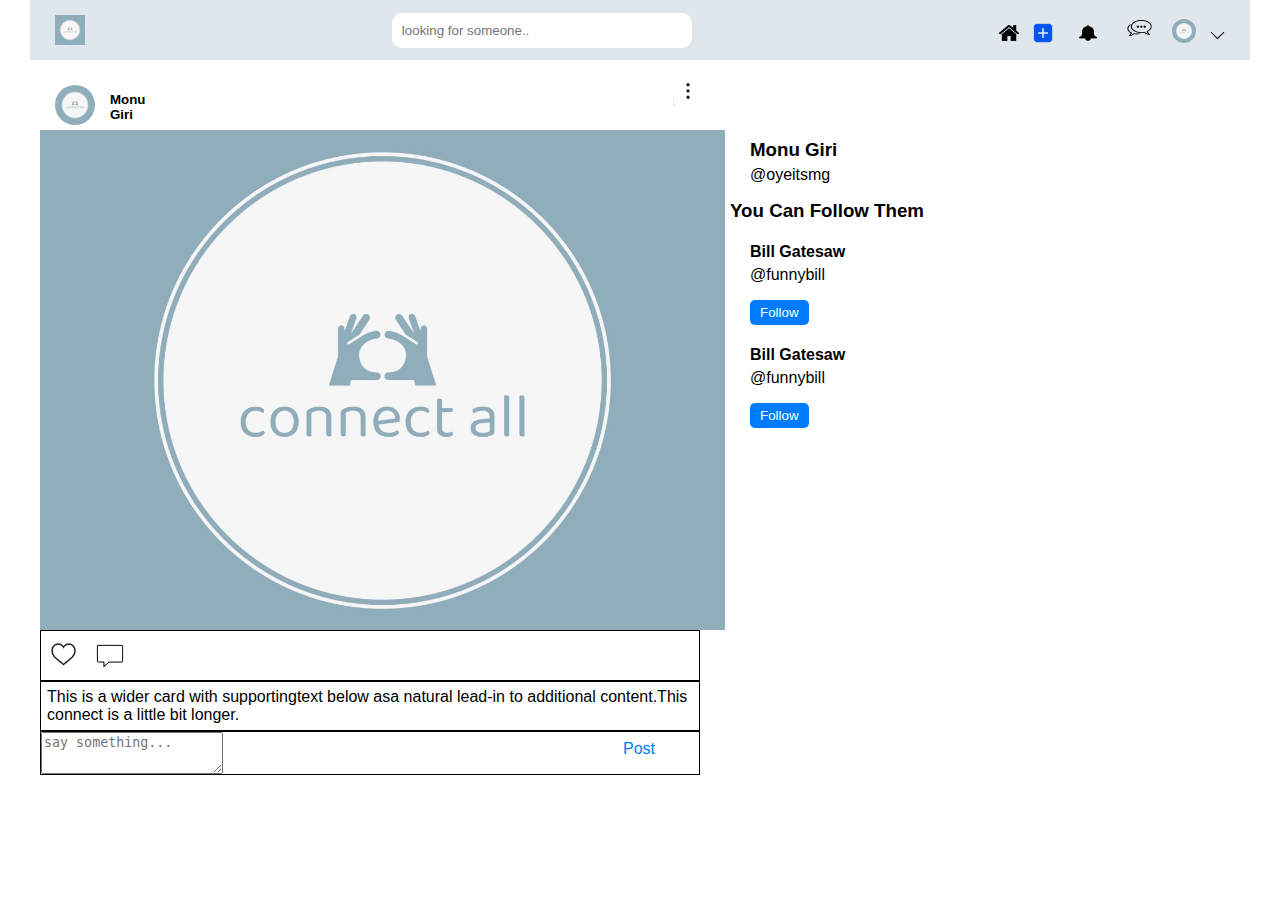
==== home.html @ 43b0e735 "Home page" ====
</html>
<!DOCTYPE html>
<html lang="en">
<head>
    <meta charset="UTF-8">
    <meta name="viewport" content="width=device-width, initial-scale=1.0">
    <title>SocialSphere - Connect All</title>
    <link rel="stylesheet" href="styles.css">
</head>
<body>
    <header>
        <div class="header">
            <img class="logo" src="./images/connectall.jfif" alt="logo" width="30px" height="30px" style="margin:5px">
            <input type="text" placeholder="looking for someone..">
            <div class="user-menu">
                <a href="#"><img src="./images/home.png" width="20px" height="20px"></a>
                <a href="#"><img src="./images/add.png" width="20px" height="20px"></a>
                <a href="#"><img src="./images/bell.png" width="40px" height="20px"></a>
                <a href="#"><img src="./images/m.png" width="35px" height="30px"></a>
                <a href="#"><img src="./images/connectall.jfif" width="24px" height="24px" style="border-radius: 50%;"></a>
                <a href="#"><img src="./images/down-arrrow.png" width="15px" height="15px"></a> 
            </div>
        </div>
    </header>
    <section class="container">
    <section class="profile">
        
        <div class="profile-name">
            <img src="./images/connectall.jfif" width="40px" height="40px" class="profile-pic">
            <h5 id="name">Monu Giri</h5>
            <img src="./images/three-dot.png" alt="dot"width="30px" height="30px" style="margin: 6px 80%;" >
        </div>
        <div class="profile-post">
            <img src="./images/connectall.jfif" alt="Connect All" class="post-image">
        </div>
        <div class="profile-likes" width="705px">
            <img src="./images/love.png" alt="love" width="35px" height="35px">
            <img src="./images/me.png" alt="message" width="30px" height="30px">
        </div>
        <div class="profile-body">
            <p>This is a wider card with supportingtext below asa natural lead-in to additional content.This connect is a little bit longer. </p>
        </div>
        <div class="profile-comment">
            <textarea id="comment-text" class="styled-textarea" placeholder="say something..." width="120px"></textarea>
            <p class="pro-post">Post</p>
        
        </div>
    </section>
    <section class="side-bar">
        <h3>Monu Giri</h3>
        <p>@oyeitsmg</p>
        <h3 class="follow">You Can Follow Them</h3>
           <div>
            <h4 class="name">Bill Gatesaw</h4>
            <p class="email">@funnybill</p>
            <button>Follow</button>
            </div>
            <div>
                <h4 class="name">Bill Gatesaw</h4>
                <p class="email">@funnybill</p>
                <button>Follow</button>
                </div>

    </section>
    </section>
---- styles.css ----
body {
    font-family: poppins, sans-serif;
    margin: 0;
    padding: 0;
    display: flex;
    flex-direction: column;
    background-color: #fff ;
    margin-left: 30px; /* Adds a 20px gap on the left */
    margin-right: 30px; /* Adds a 20px gap on the right */   
}

.header {
    display: flex;
    justify-content: space-between;
    align-items: center;
    padding: 10px 20px;
    background-color: #e0e7ec;
   
}
.profile {
    box-sizing: border-box;
    
    width:55%;  
    background-color: #fff;
}
.profile-pic {
    border-radius: 50%;
    padding-top: 15px;
    padding-right: 15px;
    padding-bottom: 15px;
    padding-left: 15px;
}
.profile-name{
    display: flex;
    height:60px;
}
.profile-post {
    width: 685px;  /* Set the width of the div */
      height: 500px; /* Set the height of the div */
      overflow: hidden;
      background-size: cover; /* Ensures the background image covers the entire div */
      background-position: center; /* Centers the image within the div */
      background-repeat: no-repeat; /* Prevents background repetition */
      
}
.profile-post img {
    width: 100%;
    height: 100%;
    object-fit: cover; 
    
}
.profile-likes {
    border: 1px solid black;
}
.profile-likes img  {
    gap: 15px;
    margin: 5px;
}
.profile-body {
    
    border: 1px solid black;
}
.profile-body p {
    margin:6px;
    
}
.profile-comment {
    display: flex;
    gap:400px;
    border: 1px solid black;
}
.pro-post {
   color:#007BFF;
   margin-top: 8px;
}


input[type="text"] {
    padding: 10px;
    border: none;
    border-radius: 10px;
    width: 300px;
     
}

.container {
    display: flex;
    margin:10px;
}
.side-bar {
    padding: 50px;
}
.side-bar h3  {
    margin-bottom: 5px;
}
.side-bar p {
    margin-top: 0;
}
.user-menu a {
    padding:5px;
}
.follow {
    margin: -20px;
    margin-top: 5px;
    
}

button {
    padding: 5px 10px;
    background-color: #007BFF;
    color: white;
    border: none;
    border-radius: 5px;
    cursor: pointer;
    display: flex;
    flex-direction: column;
    
}


button:hover {
    background-color: palevioletred;
    color: black;
}
.side-bar h4 {
    margin-bottom: 5px;
}
.side-bar p {
    margin-top: 0;
}
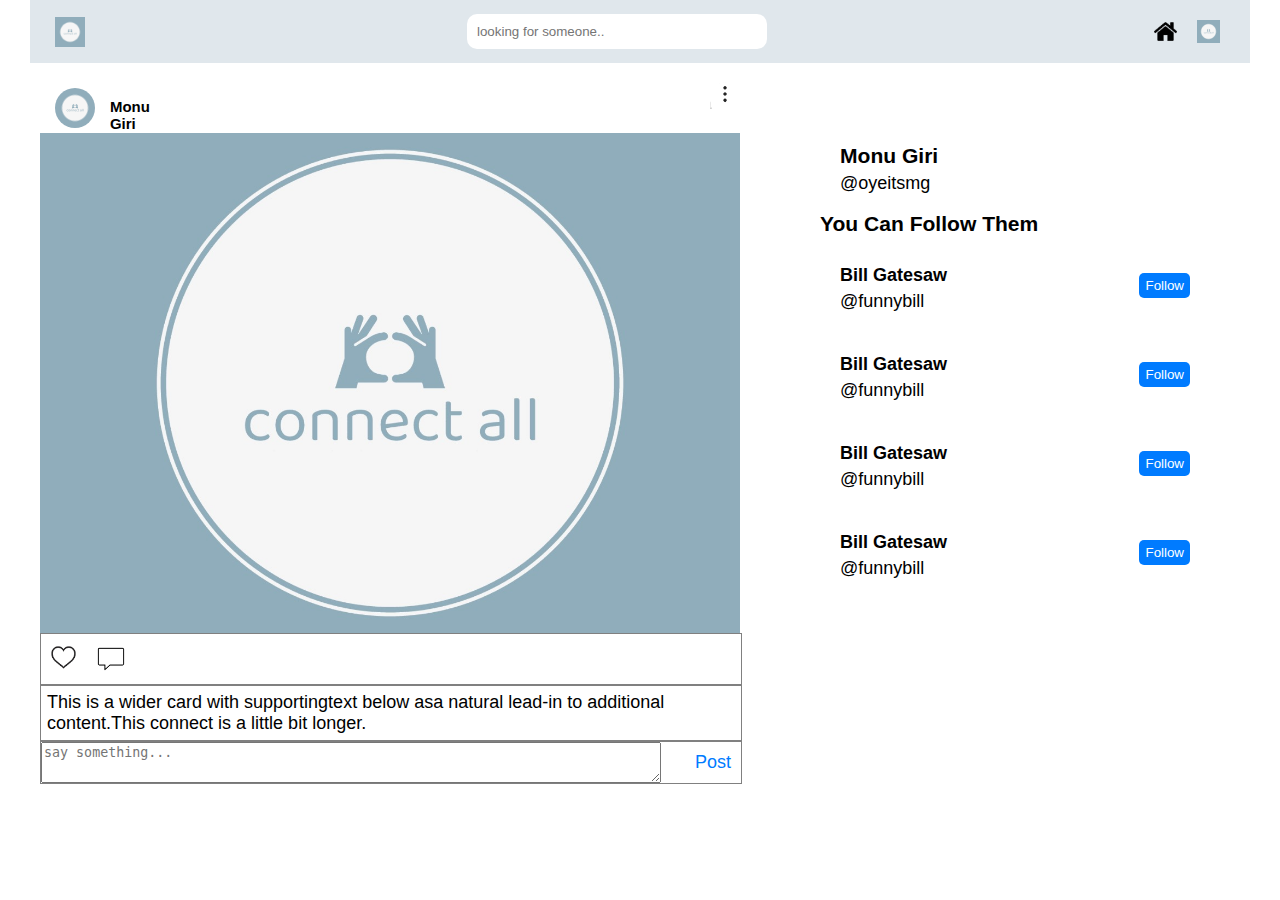
==== commit 7bd25ec5: "changed one" ====
--- a/home.html
+++ b/home.html
@@ -14,56 +14,80 @@
             <img class="logo" src="./images/connectall.jfif" alt="logo" width="30px" height="30px" style="margin:5px">
             <input type="text" placeholder="looking for someone..">
             <div class="user-menu">
-                <a href="#"><img src="./images/home.png" width="20px" height="20px"></a>
-                <a href="#"><img src="./images/add.png" width="20px" height="20px"></a>
-                <a href="#"><img src="./images/bell.png" width="40px" height="20px"></a>
-                <a href="#"><img src="./images/m.png" width="35px" height="30px"></a>
-                <a href="#"><img src="./images/connectall.jfif" width="24px" height="24px" style="border-radius: 50%;"></a>
-                <a href="#"><img src="./images/down-arrrow.png" width="15px" height="15px"></a> 
+                <a href="#"><img src="./images/home.png" width="23px" height="23px" ></a>
+                
+                <a href="#"><img src="./images/connectall.jfif" width="23px" height="23px"></a>
+              
             </div>
         </div>
     </header>
-    <section class="container">
-    <section class="profile">
+<section class="container" style="gap:50px">
+    <section class="profile" style="flex:2">
         
-        <div class="profile-name">
+        <div class="profile-name" style="width: 100%;"> 
             <img src="./images/connectall.jfif" width="40px" height="40px" class="profile-pic">
             <h5 id="name">Monu Giri</h5>
             <img src="./images/three-dot.png" alt="dot"width="30px" height="30px" style="margin: 6px 80%;" >
         </div>
-        <div class="profile-post">
+        <div class="profile-post" style="width: 100%;">
             <img src="./images/connectall.jfif" alt="Connect All" class="post-image">
         </div>
-        <div class="profile-likes" width="705px">
+        <div class="profile-likes"style="width: 100%;">
             <img src="./images/love.png" alt="love" width="35px" height="35px">
             <img src="./images/me.png" alt="message" width="30px" height="30px">
         </div>
-        <div class="profile-body">
+        <div class="profile-body" style="width: 100%;">
             <p>This is a wider card with supportingtext below asa natural lead-in to additional content.This connect is a little bit longer. </p>
         </div>
-        <div class="profile-comment">
-            <textarea id="comment-text" class="styled-textarea" placeholder="say something..." width="120px"></textarea>
-            <p class="pro-post">Post</p>
+        <div class="profile-comment" style="width: 100% ; display: flex;justify-content: space-between;">
+            <textarea id="comment-text" class="styled-textarea" placeholder="say something..." width="100%" style="flex:7;"></textarea>
+            <p class="pro-post" style=" text-align: right; margin: 10px; width: 40px;">Post</p>
         
         </div>
     </section>
-    <section class="side-bar">
+
+    <section class="side-bar" style="flex: 1;">
+        <div>
         <h3>Monu Giri</h3>
         <p>@oyeitsmg</p>
+    </div>
         <h3 class="follow">You Can Follow Them</h3>
-           <div>
+           <div  style="display: flex; justify-content: space-between; align-items: center;" >
+            <div>
             <h4 class="name">Bill Gatesaw</h4>
             <p class="email">@funnybill</p>
-            <button>Follow</button>
+        </div>
+            <button  style="height: 25px;">Follow</button>
             </div>
-            <div>
+            
+            <div  style="display: flex; justify-content: space-between; align-items: center;" >
+                <div>
                 <h4 class="name">Bill Gatesaw</h4>
                 <p class="email">@funnybill</p>
-                <button>Follow</button>
+            </div>
+                <button  style="height: 25px;">Follow</button>
                 </div>
+                
+                <div  style="display: flex; justify-content: space-between; align-items: center;" >
+                    <div>
+                    <h4 class="name">Bill Gatesaw</h4>
+                    <p class="email">@funnybill</p>
+                </div>
+                    <button  style="height: 25px;">Follow</button>
+                    </div>
+                    <div  style="display: flex; justify-content: space-between; align-items: center;" >
+                        <div>
+                        <h4 class="name">Bill Gatesaw</h4>
+                        <p class="email">@funnybill</p>
+                    </div>
+                    <button  style="height: 25px;">Follow</button>
+                    </div>
+                    </div>
+                        
+                    
 
     </section>
-    </section>
+</section>
     
     
 
--- a/styles.css
+++ b/styles.css
@@ -19,8 +19,8 @@
 }
 .profile {
     box-sizing: border-box;
-    
-    width:55%;  
+    flex: "2";
+    width:100%;  
     background-color: #fff;
 }
 .profile-pic {
@@ -50,7 +50,7 @@
     
 }
 .profile-likes {
-    border: 1px solid black;
+    border: 1px solid grey;
 }
 .profile-likes img  {
     gap: 15px;
@@ -58,7 +58,7 @@
 }
 .profile-body {
     
-    border: 1px solid black;
+    border: 1px solid grey;
 }
 .profile-body p {
     margin:6px;
@@ -66,8 +66,8 @@
 }
 .profile-comment {
     display: flex;
-    gap:400px;
-    border: 1px solid black;
+    gap:20px;
+    border: 1px solid grey;
 }
 .pro-post {
    color:#007BFF;
@@ -89,6 +89,7 @@
 }
 .side-bar {
     padding: 50px;
+    flex: "1";
 }
 .side-bar h3  {
     margin-bottom: 5px;
@@ -96,9 +97,21 @@
 .side-bar p {
     margin-top: 0;
 }
+.user-menu {
+    list-style-type: none;
+    display: flex;
+    justify-content: space-between; /* Distributes items with equal space between */
+    padding: 0;
+    margin: 0;
+}
 .user-menu a {
-    padding:5px;
+    
+    text-decoration: none;
+    color: white;
+    padding: 10px 10px;
+    display: block;
 }
+
 .follow {
     margin: -20px;
     margin-top: 5px;
@@ -106,21 +119,20 @@
 }
 
 button {
-    padding: 5px 10px;
+    /* padding: 5px 10px; */
     background-color: #007BFF;
     color: white;
     border: none;
     border-radius: 5px;
     cursor: pointer;
-    display: flex;
-    flex-direction: column;
+    
     
 }
 
 
 button:hover {
-    background-color: palevioletred;
-    color: black;
+    background-color:#438ddb;
+    color:black;
 }
 .side-bar h4 {
     margin-bottom: 5px;
@@ -128,4 +140,53 @@
 .side-bar p {
     margin-top: 0;
 }
+body {
+    font-size: 18px;
+}
 
+.container {
+    display: flex;
+    flex-direction: row;
+}
+
+/* Media query for tablets (768px and below) */
+@media (max-width: 768px) {
+    body {
+        font-size: 16px;
+    }
+    
+    .container {
+        flex-direction: column; /* Stacks elements vertically on smaller screens */
+    }
+    
+    .header {
+        flex-direction: row; /* Stacks elements vertically on smaller screens */
+    }
+}
+
+/* Media query for mobile (480px and below) */
+@media (max-width: 480px) {
+    body {
+        font-size: 14px;
+    }
+
+    .container {
+        width: 100%; /* Full width on small screens */
+    }
+    .header{
+        width: 100%; /* Full width on small screens */
+    }
+}
+.sign {
+    background-color: #007BFF;
+    color: white;
+    border: none;
+    border-radius: 6px;
+    cursor: pointer;
+    text-decoration: none;
+    font-size: 16px;
+   
+    
+}
+
+
